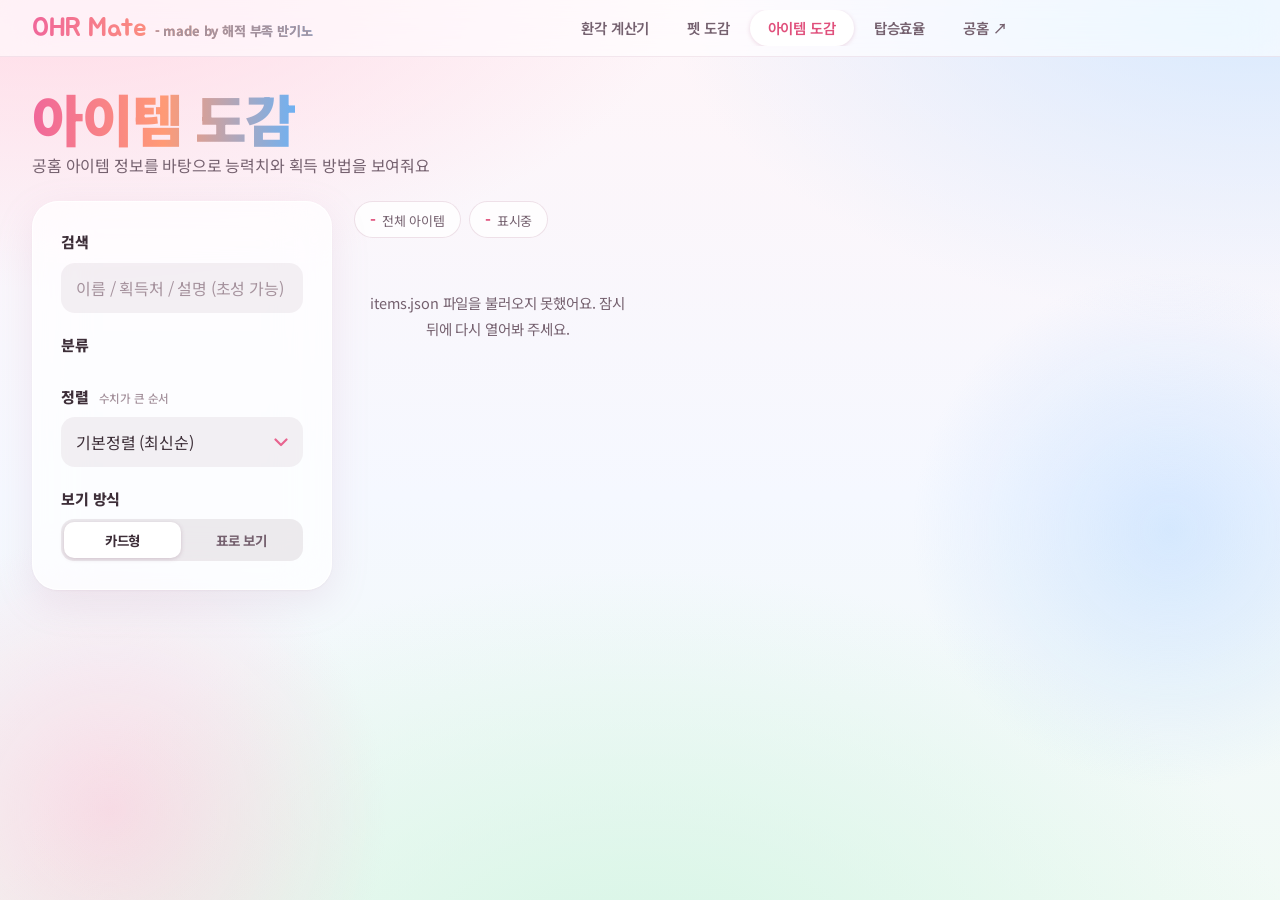
==== items.html @ 140dbe06 "\uc544\uc774\ud15c \ub3c4\uac10 \ud398\uc774\uc9c0\uc640 \uc544\uc774\ud15c \ub370\uc774\ud130 \uac3" ====
<!DOCTYPE html>
<html lang="ko">
<head>
<meta charset="UTF-8">
<meta name="viewport" content="width=device-width, initial-scale=1.0">
<title>OHR Mate - 아이템 도감</title>
<meta name="description" content="오르서버 아이템의 능력치, 획득 방법, 설명을 한눈에 보는 도감">
<link rel="preconnect" href="https://fonts.googleapis.com">
<link href="https://fonts.googleapis.com/css2?family=Jua&family=Noto+Sans+KR:wght@400;500;700;900&display=swap" rel="stylesheet">
<link rel="preload" href="items.json" as="fetch" crossorigin>
<link rel="stylesheet" href="style.css">
<link rel="stylesheet" href="items.css">
</head>
<body>
<div id="siteNav"></div>

<main class="shell">
  <div class="page-head">
    <h1 class="page-title">아이템 도감</h1>
    <p class="page-sub">공홈 아이템 정보를 바탕으로 능력치와 획득 방법을 보여줘요</p>
  </div>
  <button class="btn ghost filter-toggle" id="filterToggle" type="button" aria-expanded="false">검색·필터 열기</button>
  <div class="dex-layout">
    <aside class="filters box" id="filters">
      <div class="f-title">검색</div>
      <input id="search" class="f-input" type="search" placeholder="이름 / 획득처 / 설명 (초성 가능)" autocomplete="off" aria-label="아이템 검색">
      <div class="f-title">분류</div>
      <div class="chips" id="catChips"></div>
      <div class="f-title">정렬 <small>수치가 큰 순서</small></div>
      <select id="sortSel" class="f-input" aria-label="정렬">
        <option value="default">기본정렬 (최신순)</option>
        <option value="atk">공격 높은순</option>
        <option value="def">방어 높은순</option>
        <option value="agi">순발 높은순</option>
        <option value="hp">내구 높은순</option>
        <option value="name">이름순</option>
      </select>
      <div class="f-title">보기 방식</div>
      <div class="f-seg" id="viewSeg"></div>
    </aside>

    <section class="dex-main">
      <div class="stats-row">
        <span class="pill"><b id="statTotal">-</b>전체 아이템</span>
        <span class="pill"><b id="statShown">-</b>표시중</span>
      </div>
      <div id="grid"></div>
      <div class="empty" id="empty" hidden>검색 결과가 없어요.</div>
      <button class="btn ghost" id="loadmore" type="button" hidden>더 보기</button>
    </section>
  </div>
</main>

<div class="modal" id="modal" hidden>
  <div class="mcard" role="dialog" aria-modal="true" aria-labelledby="mName">
    <button class="mclose" id="mClose" type="button" aria-label="닫기">✕</button>
    <div id="mBody"></div>
  </div>
</div>
<script src="nav.js"></script>
<script src="common.js"></script>
<script src="items.js"></script>
</body>
</html>
---- style.css ----
:root{
  --ink:#3d2e38; --ink2:#75616f; --ink3:#a5929d;
  --panel:rgba(255,255,255,.72); --line:rgba(190,140,165,.26);
  --acc:#f58fb0; --acc-strong:#e8648f; --rose:#e0507c;
  --btn1:#ffd9e5; --btn2:#ffc7ba; --btn-ink:#7a2a45;
  --hp:#cf8a00; --atk:#e5604a; --def:#3d8ee0; --spd:#2aa974;
  --seg:rgba(130,100,118,.13);
  --wrap:min(1840px,calc(100% - 64px));
  --r-lg:26px; --r-md:18px;
  --shadow:0 1px 2px rgba(120,70,100,.05),0 12px 38px rgba(190,130,160,.15);
  --ease:cubic-bezier(.2,.8,.2,1);
  --disp:'Jua','Noto Sans KR',sans-serif;
}
*{box-sizing:border-box;margin:0;padding:0}
html{-webkit-text-size-adjust:100%;scroll-behavior:smooth}
body{font-family:'Noto Sans KR',-apple-system,BlinkMacSystemFont,sans-serif;color:var(--ink);min-height:100vh;line-height:1.55;letter-spacing:-.01em;
  background:
    radial-gradient(1100px 600px at 4% -8%,#ffd6e3 0%,transparent 60%),
    radial-gradient(1000px 600px at 98% -4%,#d3e8ff 0%,transparent 60%),
    radial-gradient(1100px 700px at 50% 110%,#d6f5e5 0%,transparent 60%),
    linear-gradient(180deg,#fff5f8 0%,#f5f8ff 55%,#f1faf5 100%);
  background-attachment:fixed}
button,input,select{font-family:inherit;font-size:inherit;color:inherit;letter-spacing:inherit}
button{cursor:pointer;-webkit-tap-highlight-color:transparent}
a{color:inherit}
:focus-visible{outline:3px solid rgba(232,100,143,.45);outline-offset:2px}
[hidden]{display:none!important}

/* 스크롤바 */
*{scrollbar-width:thin;scrollbar-color:#f1a9c0 transparent}
::-webkit-scrollbar{width:12px;height:12px}
::-webkit-scrollbar-track{background:rgba(255,255,255,.35);border-radius:10px}
::-webkit-scrollbar-thumb{background:linear-gradient(180deg,#ffb3c9,#b9d9ff);border-radius:10px;border:3px solid transparent;background-clip:padding-box}
::-webkit-scrollbar-thumb:hover{background:linear-gradient(180deg,#ff9fbd,#9cc8fb);background-clip:padding-box}
::-webkit-scrollbar-corner{background:transparent}
.filters::-webkit-scrollbar,.mcard::-webkit-scrollbar,.suggest::-webkit-scrollbar,.tbl-wrap::-webkit-scrollbar,.dex-wrap::-webkit-scrollbar{width:8px;height:8px}
.menu{scrollbar-width:none}
.menu::-webkit-scrollbar{display:none}

/* 상단 메뉴 */
.top{position:sticky;top:0;z-index:50;background:rgba(255,255,255,.62);backdrop-filter:saturate(180%) blur(22px);-webkit-backdrop-filter:saturate(180%) blur(22px);border-bottom:1px solid rgba(190,140,165,.18)}
.top-in{width:var(--wrap);margin:0 auto;height:56px;display:flex;align-items:center;gap:28px}
.brand{font-family:var(--disp);font-size:27px;text-decoration:none;white-space:nowrap;background:linear-gradient(90deg,#f0679a,#ff9a76 55%,#6fb1f2);-webkit-background-clip:text;background-clip:text;color:transparent;-webkit-text-fill-color:transparent}
.brand small{font-family:'Noto Sans KR',sans-serif;font-size:13px;font-weight:700;margin-left:8px;-webkit-text-fill-color:var(--ink3);color:var(--ink3)}
.menu{display:flex;gap:2px;flex:1;justify-content:center;overflow-x:auto}
.menu a{padding:7px 18px;font-weight:600;font-size:14.5px;color:var(--ink2);text-decoration:none;border-radius:999px;white-space:nowrap;transition:background .2s,color .2s}
.menu a:hover{background:rgba(245,143,176,.16);color:var(--ink)}
.menu a.on{background:#fff;color:var(--rose);box-shadow:0 1px 4px rgba(190,120,150,.28)}

/* 바탕 */
.shell{width:var(--wrap);margin:30px auto 70px;animation:rise .5s var(--ease) both}
@keyframes rise{from{opacity:0;transform:translateY(10px)}to{opacity:1;transform:none}}
.box{background:var(--panel);backdrop-filter:blur(26px) saturate(160%);-webkit-backdrop-filter:blur(26px) saturate(160%);border:1px solid rgba(255,255,255,.95);border-radius:var(--r-lg);padding:28px;box-shadow:var(--shadow)}
.box-h{display:flex;align-items:center;justify-content:flex-start;gap:12px;margin-bottom:16px}
.box-h h2{font-size:22px;font-weight:800;letter-spacing:-.025em}
.page-head{margin:6px 0 24px}
.page-title{font-size:clamp(34px,4.4vw,56px);font-weight:900;letter-spacing:-.04em;line-height:1.1;background:linear-gradient(90deg,#f0679a,#ff9a76 50%,#6fb1f2);-webkit-background-clip:text;background-clip:text;color:transparent;-webkit-text-fill-color:transparent;display:inline-block}
.page-sub{font-size:16px;color:var(--ink2);margin-top:4px}
.foot{margin-top:26px;font-size:12.5px;color:var(--ink3);line-height:1.8;max-width:100ch}

/* 버튼, 입력 */
.btn{display:inline-block;border:0;border-radius:999px;padding:12px 28px;font-weight:800;font-size:15px;text-decoration:none;text-align:center;background:linear-gradient(180deg,var(--btn1),var(--btn2));color:var(--btn-ink);box-shadow:0 4px 14px rgba(240,120,150,.28);transition:transform .2s var(--ease),box-shadow .2s,filter .2s}
.btn:hover{filter:saturate(1.15) brightness(1.02);transform:translateY(-1px)}
.btn:active{transform:scale(.97)}
.btn:disabled{opacity:.5;cursor:default;transform:none}
.btn.ghost{background:rgba(255,255,255,.75);color:var(--ink2);box-shadow:inset 0 0 0 1px var(--line);font-weight:700;padding:10px 20px;font-size:14px}
.btn.ghost:hover{background:#fff;color:var(--ink)}
.f-input,.pick input,.si{background:rgba(130,100,118,.09);border:1px solid transparent;border-radius:14px;color:var(--ink);outline:none;transition:background .2s,border-color .2s,box-shadow .2s}
.f-input::placeholder,.pick input::placeholder{color:var(--ink3)}
.f-input:focus,.pick input:focus,.si:focus{background:#fff;border-color:var(--acc);box-shadow:0 0 0 4px rgba(245,143,176,.2)}
input[type=search]::-webkit-search-cancel-button{-webkit-appearance:none;appearance:none}
select.f-input{-webkit-appearance:none;appearance:none;cursor:pointer;padding-right:38px;background-image:url("data:image/svg+xml,%3Csvg xmlns='http://www.w3.org/2000/svg' width='14' height='9' viewBox='0 0 14 9'%3E%3Cpath d='M1.5 1.5 7 7l5.5-5.5' fill='none' stroke='%23e8648f' stroke-width='2.2' stroke-linecap='round' stroke-linejoin='round'/%3E%3C/svg%3E");background-repeat:no-repeat;background-position:right 14px center}
select.f-input option{background:#fff;color:var(--ink)}

/* 계산기 화면: 넓으면 3단, 중간은 2단, 좁으면 1단 */
.calc-layout{display:grid;gap:22px;align-items:stretch;
  grid-template-columns:minmax(330px,400px) minmax(0,1fr) minmax(0,1.15fr);
  grid-template-areas:"pet inputs results"}
.petcard{grid-area:pet;display:flex;flex-direction:column}
.calc{grid-area:inputs;display:flex;flex-direction:column}
.resbox{grid-area:results;display:flex;flex-direction:column}
#results{flex:1}
.pick{position:relative;margin-bottom:16px}
.pick input{width:100%;padding:13px 16px}
.suggest{position:absolute;left:0;right:0;top:calc(100% + 6px);z-index:30;background:rgba(255,255,255,.96);backdrop-filter:blur(20px);border:1px solid var(--line);border-radius:16px;box-shadow:0 18px 40px rgba(180,110,145,.3);max-height:340px;overflow:auto}
.sg{display:flex;align-items:center;gap:10px;width:100%;text-align:left;border:0;background:none;padding:11px 16px;border-bottom:1px solid rgba(190,140,165,.15)}
.sg:last-child{border-bottom:0}
.sg:hover,.sg.act{background:#fff0f5}
.sg span{font-weight:700;font-size:14.5px}
.sg i{font-style:normal;font-size:12px;color:var(--ink3);margin-left:auto}
.sg-empty{padding:14px 16px;font-size:13.5px;color:var(--ink3)}
.pc-head{display:grid;grid-template-columns:168px minmax(0,1fr);gap:18px;align-items:center}
.frame{background:linear-gradient(135deg,#ffc9da,#d3e6ff 55%,#c8f1dc);border-radius:24px;padding:6px;box-shadow:0 8px 22px rgba(214,150,176,.3)}
.frame-in{aspect-ratio:1;background:radial-gradient(circle at 50% 30%,#ffffff,#fff3f7 70%,#ffe9f0);border-radius:19px;display:flex;align-items:center;justify-content:center;padding:14px}
.frame-in img{width:100%;height:100%;object-fit:contain;image-rendering:pixelated}
.pname{font-size:clamp(24px,2.2vw,30px);font-weight:900;letter-spacing:-.035em;line-height:1.2;margin:0 0 8px;word-break:keep-all}
.vtabs{display:inline-flex;flex-wrap:wrap;gap:2px;background:var(--seg);padding:3px;border-radius:12px;margin-bottom:10px}
.vtabs:empty,.tags:empty{display:none}
.vtab{border:0;background:transparent;border-radius:9px;padding:5px 14px;font-size:13px;font-weight:700;color:var(--ink2);transition:background .2s,color .2s,box-shadow .2s}
.vtab[aria-selected="true"]{background:#fff;color:var(--ink);box-shadow:0 1px 4px rgba(120,70,100,.25)}
.tags{display:flex;flex-wrap:wrap;gap:6px;margin-bottom:8px}
.tag{display:inline-block;font-size:12px;font-weight:800;border-radius:8px;padding:3px 10px;background:#fff0c9;color:#8a5a00}
.tag.ride{background:#d4f5e6;color:#1c7a55}
.tag.off{background:#efe6ea;color:var(--ink3)}
.hero-how{font-size:13.5px;color:var(--ink2);margin-top:10px}
.attrs{margin:12px 0 4px;display:grid;gap:7px}
.attr-row{display:grid;grid-template-columns:22px 1fr 38px;gap:8px;align-items:center;font-size:13px;font-weight:800}
.attr-row .track{height:8px;background:rgba(190,140,165,.2);border-radius:4px;overflow:hidden}
.attr-row .track i{display:block;height:100%;border-radius:4px}
.attr-row .v{text-align:right;color:var(--ink2);font-size:13px}
.stat-table{width:100%;border-collapse:collapse;margin-top:14px;font-variant-numeric:tabular-nums}
.stat-table th{font-size:12.5px;font-weight:700;color:var(--ink3);text-align:right;padding:4px 6px 8px}
.stat-table th:first-child,.stat-table td:first-child{text-align:left}
.stat-table td{padding:11px 6px;text-align:right;font-weight:800;font-size:16.5px;border-top:1px solid rgba(190,140,165,.18)}
.stat-table td:first-child{font-size:13.5px;font-weight:700}
.stat-table tr.h td:first-child{color:var(--hp)} .stat-table tr.a td:first-child{color:var(--atk)} .stat-table tr.d td:first-child{color:var(--def)} .stat-table tr.s td:first-child{color:var(--spd)}
.stat-table td.g{color:var(--rose)}
.petcard .btn{margin-top:auto;width:100%}
.petcard .hero-how{margin-bottom:18px}

.calc .lead{font-size:14px;color:var(--ink2);margin:-6px 0 20px}
.stat-grid{display:grid;grid-template-columns:repeat(2,minmax(0,1fr));gap:18px 16px}
.slabel{display:block;font-size:14px;font-weight:700;color:var(--ink2);margin-bottom:7px}
.slabel i{font-style:normal;color:var(--ink3);font-weight:500;font-size:12.5px}
.stp{display:flex;align-items:center;gap:6px}
.sb{flex:0 0 auto;width:42px;height:50px;border:0;background:var(--seg);border-radius:14px;font-size:22px;font-weight:800;line-height:1;padding:0;color:var(--rose);touch-action:manipulation;-webkit-user-select:none;user-select:none;transition:background .15s,transform .15s var(--ease)}
.sb:hover{background:rgba(245,143,176,.22)}
.sb:active{background:var(--acc);color:#fff;transform:scale(.86)}
.si{flex:1 1 auto;min-width:0;width:100%;height:50px;text-align:center;font-size:25px;font-weight:800;font-variant-numeric:tabular-nums;-moz-appearance:textfield;appearance:textfield}
.si::-webkit-outer-spin-button,.si::-webkit-inner-spin-button{-webkit-appearance:none;margin:0}
.calc-row{display:flex;flex-wrap:wrap;gap:10px;align-items:center;margin-top:24px}
.msg-warn{margin-top:12px;font-size:13.5px;color:#a8641a}

.res-hero{display:grid;grid-template-columns:1fr 1fr;gap:14px}
.res-card{background:linear-gradient(135deg,#fff3f7,#fff);border:1px solid rgba(255,255,255,.9);border-radius:22px;padding:18px 22px 20px;box-shadow:0 1px 2px rgba(120,70,100,.05),0 8px 24px rgba(214,150,176,.16)}
.res-card.gold{background:linear-gradient(135deg,#eef7ff,#f1fcf6)}
.res-l{display:block;font-size:14px;font-weight:700;color:var(--ink2)}
.res-v{display:flex;align-items:baseline;gap:6px;margin-top:4px}
.res-v strong{font-weight:900;letter-spacing:-.05em;font-size:clamp(56px,6vw,92px);line-height:1.05;background:linear-gradient(90deg,#f0679a,#ff9a76);-webkit-background-clip:text;background-clip:text;color:transparent;-webkit-text-fill-color:transparent}
.res-card.gold .res-v strong{background:linear-gradient(90deg,#5aa9f0,#3fc29a);-webkit-background-clip:text;background-clip:text}
.res-v small{font-size:20px;font-weight:700;color:var(--ink2)}
.fun{margin:18px 2px 4px;font-size:16px;font-weight:800;color:var(--rose)}
.dist{margin-top:14px;display:grid;gap:9px}
.drow{display:grid;grid-template-columns:72px 1fr 60px;gap:12px;align-items:center;font-size:14px}
.drow .gl{font-weight:800;font-variant-numeric:tabular-nums}
.drow .gt{height:12px;background:rgba(190,140,165,.18);border-radius:7px;overflow:hidden}
.drow .gf{height:100%;border-radius:7px}
.drow .gp{text-align:right;font-weight:800;font-size:15px;font-variant-numeric:tabular-nums}
.drow.top .gl{color:var(--rose)}
.more{margin-top:14px;border-radius:18px;background:rgba(255,255,255,.6);box-shadow:inset 0 0 0 1px var(--line)}
.more summary{cursor:pointer;padding:14px 18px;font-weight:800;font-size:14px;list-style:none;color:var(--ink2)}
.more summary::-webkit-details-marker{display:none}
.more summary::after{content:"+";float:right;color:var(--acc-strong);font-size:18px;line-height:1}
.more[open] summary::after{content:"−"}
.more .body{padding:2px 18px 18px;font-size:13.5px;color:var(--ink2);line-height:1.7}
.tbl-wrap{overflow-x:auto}
table.t{border-collapse:collapse;width:100%;min-width:480px;font-variant-numeric:tabular-nums}
table.t th{font-size:12px;font-weight:700;color:var(--ink3);text-align:right;padding:6px 8px;border-bottom:1px solid var(--line);white-space:nowrap}
table.t td{text-align:right;padding:6px 8px;border-bottom:1px solid rgba(190,140,165,.16);font-size:13px;white-space:nowrap}
table.t th:first-child,table.t td:first-child{text-align:left}
.sel-grade{background:#fff;border:1px solid var(--line);border-radius:12px;padding:7px 12px;margin:4px 0 10px;color:var(--ink)}
.empty{text-align:center;padding:36px 12px;color:var(--ink2);font-size:14.5px;line-height:1.8}

/* 도감 */
.dex-layout{display:grid;grid-template-columns:300px minmax(0,1fr);gap:22px;align-items:start}
.filters{position:sticky;top:78px;max-height:calc(100vh - 98px);overflow:auto}
.f-title{font-size:15px;font-weight:800;margin:20px 0 9px;color:var(--ink)}
.f-title:first-child{margin-top:0}
.f-title small{font-size:11.5px;font-weight:500;color:var(--ink3);margin-left:6px}
.f-input{width:100%;padding:12px 14px}
.f-seg{display:grid;grid-auto-flow:column;grid-auto-columns:1fr;gap:2px;background:var(--seg);padding:3px;border-radius:13px}
.f-seg button{border:0;background:transparent;border-radius:10px;padding:8px 4px;font-weight:700;font-size:13.5px;color:var(--ink2);transition:background .2s,color .2s,box-shadow .2s}
.f-seg button.on{background:#fff;color:var(--ink);box-shadow:0 1px 4px rgba(120,70,100,.25)}
.chips{display:flex;flex-wrap:wrap;gap:7px}
.chip{border:0;background:var(--seg);border-radius:999px;padding:7px 14px;font-size:13px;font-weight:700;color:var(--ink2);transition:background .2s,color .2s,transform .15s var(--ease)}
.chip:hover{background:rgba(245,143,176,.22)}
.chip:active{transform:scale(.96)}
.chip.on{background:linear-gradient(180deg,var(--btn1),var(--btn2));color:var(--btn-ink);box-shadow:0 2px 8px rgba(240,120,150,.25)}

/* 켜고 끄는 스위치 */
.sw-row{display:flex;align-items:center;gap:11px;font-size:13.5px;font-weight:700;color:var(--ink2);margin:2px 0 14px;cursor:pointer;position:relative;-webkit-user-select:none;user-select:none}
.sw-row input{position:absolute;opacity:0;width:1px;height:1px;pointer-events:none}
.sw-track{flex:none;width:50px;height:30px;border-radius:999px;background:#e4d6dd;position:relative;transition:background .25s}
.sw-thumb{position:absolute;left:2px;top:2px;width:26px;height:26px;border-radius:50%;background:#fff;box-shadow:0 2px 6px rgba(100,60,85,.35);transition:transform .25s var(--ease)}
.sw-row input:checked + .sw-track{background:linear-gradient(90deg,#ff9fbd,#ffb59f)}
.sw-row input:checked + .sw-track .sw-thumb{transform:translateX(20px)}
.sw-row input:focus-visible + .sw-track{outline:3px solid rgba(232,100,143,.45);outline-offset:2px}
.sw-row input:checked ~ .sw-text{color:var(--rose)}

.asl{display:grid;gap:12px}
.asl-item .asl-h{display:flex;justify-content:space-between;font-size:13px;font-weight:700;margin-bottom:5px}
.asl-item .asl-h b{font-weight:800;color:var(--ink3)}
.asl-item .asl-h b.on{color:var(--rose)}
.asl-track{position:relative;height:16px;background:rgba(190,140,165,.18);border-radius:8px;overflow:hidden;cursor:pointer;touch-action:none}
.asl-fill{position:absolute;left:0;top:0;bottom:0;border-radius:8px;transition:width .12s}
.asl-div{position:absolute;top:0;bottom:0;width:1px;background:rgba(255,255,255,.75)}
.asl-foot{display:flex;align-items:center;justify-content:space-between;margin-top:10px;font-size:13px;color:var(--ink2)}
.asl-foot button{border:0;background:var(--seg);border-radius:999px;padding:5px 13px;font-size:12.5px;font-weight:700;color:var(--ink2)}
.filter-toggle{display:none;margin-bottom:14px}
.stats-row{display:flex;flex-wrap:wrap;gap:8px;margin-bottom:16px}
.pill{background:rgba(255,255,255,.78);border-radius:999px;padding:6px 16px;font-size:13px;color:var(--ink2);box-shadow:inset 0 0 0 1px var(--line)}
.pill b{color:var(--rose);margin-right:6px;font-size:16px}
#grid{display:grid;grid-template-columns:repeat(auto-fill,minmax(236px,1fr));gap:16px;align-items:stretch}
#grid.text-view{display:block}
.pcard{position:relative;display:flex;flex-direction:column;text-align:left;background:rgba(255,255,255,.82);border:1px solid rgba(255,255,255,.95);border-radius:22px;padding:14px;cursor:pointer;color:inherit;box-shadow:0 1px 2px rgba(120,70,100,.05),0 6px 20px rgba(204,150,176,.14);transition:transform .3s var(--ease),box-shadow .3s}
.pcard:hover{transform:translateY(-4px);box-shadow:0 2px 4px rgba(120,70,100,.06),0 16px 34px rgba(204,150,176,.28)}
.pc-img{height:104px;background:linear-gradient(135deg,#fff0f5,#eef6ff 60%,#effaf3);border-radius:16px;display:flex;align-items:center;justify-content:center;padding:10px}
.pc-img img{width:100%;height:100%;object-fit:contain;image-rendering:pixelated}
.pc-name{font-weight:800;font-size:16px;letter-spacing:-.02em;margin:11px 0 1px;white-space:nowrap;overflow:hidden;text-overflow:ellipsis}
.pc-how{font-size:12px;color:var(--ink3);white-space:nowrap;overflow:hidden;text-overflow:ellipsis;min-height:1.5em}
.pc-attr{display:flex;gap:5px;flex-wrap:wrap;margin:7px 0 2px;min-height:24px}
.achip{font-size:11.5px;font-weight:800;border-radius:8px;padding:2px 9px;background:var(--seg)}
.pc-label{font-size:11.5px;font-weight:700;color:var(--ink3);margin:10px 0 4px}
.pc-grid{display:grid;grid-template-columns:1fr 1fr;gap:4px 6px}
.pc-grid div{display:flex;justify-content:space-between;font-size:12.5px;background:rgba(255,232,240,.55);border-radius:9px;padding:3px 8px;font-variant-numeric:tabular-nums}
.pc-grid span{color:var(--ink2)}
.pc-grid b{font-weight:800}
.pc-grid .h span{color:var(--hp)} .pc-grid .a span{color:var(--atk)} .pc-grid .d span{color:var(--def)} .pc-grid .s span{color:var(--spd)}
.pc-foot{display:flex;align-items:center;justify-content:space-between;gap:6px;margin-top:auto;padding-top:11px;font-size:12.5px;color:var(--ink2)}
.pc-foot b{color:var(--rose)}
.badge{font-size:11.5px;font-weight:800;border-radius:8px;padding:2px 9px;background:#efe6ea;color:var(--ink3)}
.badge.ride{background:#d4f5e6;color:#1c7a55}
.badge.warn{background:#fff0c9;color:#8a5a00}
.heart{position:absolute;right:10px;top:10px;width:32px;height:32px;border-radius:50%;border:0;background:rgba(255,255,255,.88);backdrop-filter:blur(6px);box-shadow:0 1px 6px rgba(204,150,176,.45);color:var(--ink3);font-size:15px;line-height:1;transition:transform .2s var(--ease)}
.heart:active{transform:scale(.85)}
.heart.on{color:#ee5577}
.dex-table{width:100%;border-collapse:collapse;background:rgba(255,255,255,.7);border-radius:18px;overflow:hidden;font-variant-numeric:tabular-nums}
.dex-table th{font-size:12px;color:var(--ink3);text-align:right;padding:11px 12px;background:#fff0f5;white-space:nowrap}
.dex-table th:first-child,.dex-table td:first-child{text-align:left}
.dex-table td{padding:10px 12px;text-align:right;border-top:1px solid rgba(190,140,165,.18);font-size:13.5px;font-weight:700}
.dex-table tr.row{cursor:pointer}
.dex-table tr.row:hover{background:#fff3f7}
.dex-table .nm{font-size:14.5px}
.dex-table .nm small{display:block;font-weight:500;color:var(--ink3);font-size:11.5px;max-width:260px;overflow:hidden;text-overflow:ellipsis;white-space:nowrap}
.dex-wrap{overflow-x:auto}
#loadmore{display:block;margin:22px auto 0}

/* 상세 팝업 */
.modal{position:fixed;inset:0;z-index:100;background:rgba(80,50,68,.36);backdrop-filter:blur(8px);-webkit-backdrop-filter:blur(8px);display:flex;align-items:center;justify-content:center;padding:16px;animation:fade .2s ease both}
@keyframes fade{from{opacity:0}to{opacity:1}}
.mcard{position:relative;width:min(580px,100%);max-height:92vh;overflow:auto;background:rgba(255,255,255,.92);backdrop-filter:blur(30px);border:1px solid #fff;border-radius:28px;padding:28px 24px 24px;box-shadow:0 30px 80px rgba(100,60,85,.35);animation:pop .35s var(--ease) both}
@keyframes pop{from{opacity:0;transform:translateY(14px) scale(.97)}to{opacity:1;transform:none}}
.mclose{position:absolute;right:16px;top:16px;width:34px;height:34px;border-radius:50%;border:0;background:var(--seg);color:var(--ink2);font-size:14px}
.m-top{display:flex;gap:18px;align-items:center;margin-bottom:16px;padding-right:30px}
.m-img{flex:none;width:124px;height:124px;background:linear-gradient(135deg,#fff0f5,#eef6ff 60%,#effaf3);border-radius:20px;display:flex;align-items:center;justify-content:center;padding:12px}
.m-img img{width:100%;height:100%;object-fit:contain;image-rendering:pixelated}
.m-name{font-size:28px;font-weight:900;letter-spacing:-.035em;line-height:1.2;word-break:keep-all}
.m-sec{margin-top:18px}
.m-sec h3{font-size:15px;font-weight:800;margin-bottom:8px}
.m-sec h3 small{font-size:11.5px;font-weight:500;color:var(--ink3);margin-left:6px}
.m-grid{display:grid;grid-template-columns:repeat(4,1fr);gap:8px}
.m-box{background:rgba(255,232,240,.5);border-radius:14px;padding:10px 6px;text-align:center}
.m-box span{display:block;font-size:12px;font-weight:700}
.m-box b{display:block;font-size:20px;font-weight:800;font-variant-numeric:tabular-nums}
.m-box.h span{color:var(--hp)} .m-box.a span{color:var(--atk)} .m-box.d span{color:var(--def)} .m-box.s span{color:var(--spd)}
.m-total{display:flex;justify-content:space-between;margin-top:9px;font-size:13.5px;color:var(--ink2)}
.m-total b{color:var(--rose)}
.m-actions{display:flex;gap:8px;margin-top:22px}
.m-actions .btn{flex:1}

/* 화면 크기에 맞춰 알아서 */
@media (max-width:1380px){
  .calc-layout{grid-template-columns:minmax(320px,380px) minmax(0,1fr);grid-template-areas:"pet inputs" "results results"}
}
@media (max-width:980px){
  .calc-layout{grid-template-columns:1fr;grid-template-areas:"pet" "inputs" "results"}
  .pc-head{grid-template-columns:150px minmax(0,1fr)}
  .dex-layout{grid-template-columns:1fr}
  .filters{position:static;max-height:none;display:none}
  .filters.open{display:block}
  .filter-toggle{display:inline-block}
}
@media (max-width:640px){
  :root{--wrap:calc(100% - 24px);--r-lg:22px}
  .top-in{height:52px;gap:6px}
  .brand{font-size:24px}
  .brand small{display:none}
  .menu{justify-content:flex-start;gap:0}
  .menu a{padding:6px 10px;font-size:13.5px}
  .shell{margin:16px auto 50px}
  .box{padding:20px 16px}
  .calc-layout{gap:14px}
  .pc-head{grid-template-columns:104px minmax(0,1fr);gap:14px}
  .frame{border-radius:18px;padding:5px}
  .frame-in{border-radius:14px;padding:10px}
  .pname{font-size:24px}
  .stat-grid{gap:16px 12px}
  .sb{width:38px;height:48px}
  .si{height:48px;font-size:22px}
  .res-hero{gap:10px}
  .res-card{padding:14px 14px 16px;border-radius:18px}
  .drow{grid-template-columns:64px 1fr 54px;gap:8px}
  #grid{grid-template-columns:repeat(2,minmax(0,1fr));gap:10px}
  .pcard{padding:10px;border-radius:18px}
  .pc-img{height:84px}
  .pc-grid div{font-size:12px;padding:2px 6px}
  .m-grid{grid-template-columns:repeat(2,1fr)}
  .m-img{width:96px;height:96px}
  .m-name{font-size:24px}
  .modal{align-items:flex-end;padding:0}
  .mcard{border-radius:28px 28px 0 0;max-height:90vh}
}
@media (prefers-reduced-motion:reduce){*{animation:none!important;transition:none!important;scroll-behavior:auto!important}}

/* 카드 안을 채우는 요소들 */
.ico{flex:none;width:36px;height:36px;border-radius:12px;display:flex;align-items:center;justify-content:center;font-size:18px;background:linear-gradient(135deg,#ffd3e0,#ffe3d4);box-shadow:0 4px 12px rgba(240,140,170,.3)}
.ico.b{background:linear-gradient(135deg,#cfe6ff,#cdf3e0);box-shadow:0 4px 12px rgba(110,170,220,.3)}
.stat-table td.rk{color:var(--ink3);font-size:12.5px;font-weight:700}
.stat-table tr.t td{border-top:1px dashed rgba(190,140,165,.5)}
.stat-table tr.t td:first-child{color:var(--rose)}
.fine{font-size:12px;color:var(--ink3);margin-top:8px}
.slabel{display:flex;align-items:center;gap:6px}
.df{margin-left:auto;font-size:11.5px;font-weight:800;border-radius:999px;padding:2px 10px;background:#efe6ea;color:var(--ink3);transition:background .2s,color .2s}
.df.eq{background:#d4f5e6;color:#1c7a55}
.df.up{background:#dfeeff;color:#2f72c4}
.df.dn{background:#ffe3e6;color:#c4455a}
.radar-wrap{margin-top:24px;flex:1;display:flex;flex-direction:column;border-radius:22px;background:linear-gradient(160deg,rgba(255,243,247,.9),rgba(240,247,255,.9));box-shadow:inset 0 0 0 1px var(--line);padding:16px 18px 10px}
.radar-h{display:flex;align-items:center;justify-content:space-between;font-size:14px}
.legend{display:flex;align-items:center;gap:6px;font-size:12px;color:var(--ink2);font-weight:700}
.legend i{display:inline-block;width:14px;height:8px;border-radius:4px;margin-left:6px}
.lg-in{background:linear-gradient(90deg,#5aa9f0,#3fc29a)}
.lg-s{background:repeating-linear-gradient(90deg,#e8648f 0 4px,transparent 4px 7px)}
#radar{flex:1;display:flex;align-items:center;justify-content:center}
#radar svg{width:100%;max-width:340px;height:auto;display:block}
.rg{fill:none;stroke:rgba(190,140,165,.28)}
.ax{stroke:rgba(190,140,165,.24)}
.rs{fill:none;stroke:#e8648f;stroke-width:1.6;stroke-dasharray:4 4}
.ri{fill:url(#rgd);stroke:#4fa8e8;stroke-width:2.4;stroke-linejoin:round;transition:all .25s}
.rl{font:700 12px 'Noto Sans KR',sans-serif;fill:#75616f}
.drow.zero{opacity:.45}
.btn,.chip,.vtab,.f-seg button,.sb{position:relative;overflow:hidden}
.rip{position:absolute;border-radius:50%;background:rgba(255,255,255,.7);transform:scale(0);animation:rip .6s ease-out forwards;pointer-events:none}
.btn.ghost .rip,.chip .rip,.vtab .rip,.f-seg button .rip,.sb .rip{background:rgba(245,143,176,.4)}
@keyframes rip{to{transform:scale(1);opacity:0}}
.spark{position:fixed;z-index:200;pointer-events:none;animation:spark .85s cubic-bezier(.2,.7,.3,1) forwards}
@keyframes spark{from{opacity:1;transform:translate(-50%,-50%) scale(.4)}to{opacity:0;transform:translate(calc(-50% + var(--dx)),calc(-50% + var(--dy))) scale(1.15)}}
.res-card.pop{animation:popin .5s var(--ease) both}
@keyframes popin{0%{opacity:0;transform:scale(.9) translateY(8px)}60%{opacity:1;transform:scale(1.03)}100%{transform:none}}
.shake{animation:shake .4s ease}
@keyframes shake{20%{transform:translateX(-6px)}40%{transform:translateX(6px)}60%{transform:translateX(-4px)}80%{transform:translateX(4px)}}
.btn:active{transform:scale(.93)}
body::before,body::after{content:"";position:fixed;z-index:-1;border-radius:50%;pointer-events:none}
body::before{width:560px;height:560px;left:-170px;bottom:-190px;background:radial-gradient(circle,rgba(255,190,212,.5),transparent 70%)}
body::after{width:520px;height:520px;right:-150px;top:30%;background:radial-gradient(circle,rgba(170,210,255,.42),transparent 70%)}
@media (max-width:640px){
  .radar-wrap{margin-top:18px;padding:14px 12px 6px}
  .ico{width:32px;height:32px;font-size:16px}
}
.mb{display:block;height:5px;border-radius:3px;background:rgba(190,140,165,.2);margin-top:5px;overflow:hidden}
.mb i{display:block;height:100%;border-radius:3px;background:var(--rose);transition:width .4s var(--ease)}
.stat-table tr.h .mb i{background:var(--hp)} .stat-table tr.a .mb i{background:var(--atk)} .stat-table tr.d .mb i{background:var(--def)} .stat-table tr.s .mb i{background:var(--spd)}

.si.bump{animation:bump .3s var(--ease)}
@keyframes bump{0%{transform:scale(1)}35%{transform:scale(1.12);color:var(--rose);background:#fff}100%{transform:none}}
.xmods{margin-top:22px;flex:1;display:flex;flex-direction:column;gap:14px}
.xm{border-radius:22px;background:linear-gradient(160deg,rgba(255,243,247,.9),rgba(240,247,255,.9));box-shadow:inset 0 0 0 1px var(--line);padding:14px 16px}
.xm-h{display:flex;align-items:center;justify-content:space-between;font-size:14px;margin-bottom:8px}
.xm-s{font-size:12px;color:var(--ink3);font-weight:700}
.lnk{border:0;background:none;color:var(--ink3);font-size:12.5px;font-weight:700;text-decoration:underline;padding:2px 4px}
.xm-empty{font-size:13px;color:var(--ink3);line-height:1.7}
.hist{display:grid;gap:6px}
.hrow{display:grid;grid-template-columns:minmax(0,1.1fr) minmax(0,1fr) auto;gap:10px;align-items:center;width:100%;text-align:left;border:0;background:rgba(255,255,255,.75);border-radius:14px;padding:9px 12px;font-size:13px;transition:transform .2s var(--ease),background .2s}
.hrow:hover{background:#fff;transform:translateX(3px)}
.hn{font-weight:800;overflow:hidden;text-overflow:ellipsis;white-space:nowrap}
.hs{color:var(--ink3);font-variant-numeric:tabular-nums;font-size:12.5px}
.hr{font-weight:800;color:var(--rose);font-variant-numeric:tabular-nums}
.wi{width:100%;border-collapse:separate;border-spacing:4px;font-variant-numeric:tabular-nums}
.wi th{font-size:12px;color:var(--ink3);font-weight:700;padding:2px}
.wi td{text-align:center;font-size:13.5px;font-weight:800;background:rgba(255,255,255,.75);border-radius:10px;padding:7px 4px}
.wi td:first-child{background:none;text-align:left;font-size:13px}
.wi tr.h td:first-child{color:var(--hp)} .wi tr.a td:first-child{color:var(--atk)} .wi tr.d td:first-child{color:var(--def)} .wi tr.s td:first-child{color:var(--spd)}
.wi td.now{background:#fff;box-shadow:inset 0 0 0 1.5px rgba(245,143,176,.5)}
.wi td.best{background:linear-gradient(135deg,#d9f6e8,#e2f1ff);color:#1c7a55}
.xm-note{margin-top:8px;font-size:13px;color:var(--ink2)}
.xm-note b{color:var(--rose)}

.stale{opacity:.4;filter:saturate(.5);transition:opacity .2s,filter .2s}
.stale-note{margin-left:auto;font-size:12px;font-weight:800;color:#a8641a;background:#fff0c9;border-radius:999px;padding:4px 12px}
.ph{padding:70px 12px}
.ph-ico{font-size:44px;margin-bottom:10px}
.ph b{color:var(--rose)}
---- items.css ----
/* 아이템 도감 */
.ic-stats{display:flex;flex-wrap:wrap;gap:5px;margin:9px 0 2px;min-height:26px}
.ist{font-size:12px;font-weight:800;border-radius:9px;padding:2px 8px;background:rgba(255,232,240,.6);font-variant-numeric:tabular-nums;white-space:nowrap}
.ist i{font-style:normal;margin-right:4px;font-weight:700;color:var(--ink2)}
.ist.atk i{color:var(--atk)} .ist.def i{color:var(--def)} .ist.agi i{color:var(--spd)} .ist.hp i{color:var(--hp)}
.ist.none{background:var(--seg);color:var(--ink3);font-weight:700}
.ic-desc{font-size:12px;color:var(--ink3);margin-top:6px;display:-webkit-box;-webkit-line-clamp:2;-webkit-box-orient:vertical;overflow:hidden;min-height:2.9em}
.icard .pc-img{height:96px}
.icard .pc-foot{padding-top:8px}
.m-grid.five{grid-template-columns:repeat(5,1fr)}
.m-grid.five .m-box b{font-size:16px}
@media (max-width:640px){ .m-grid.five{grid-template-columns:repeat(3,1fr)} }
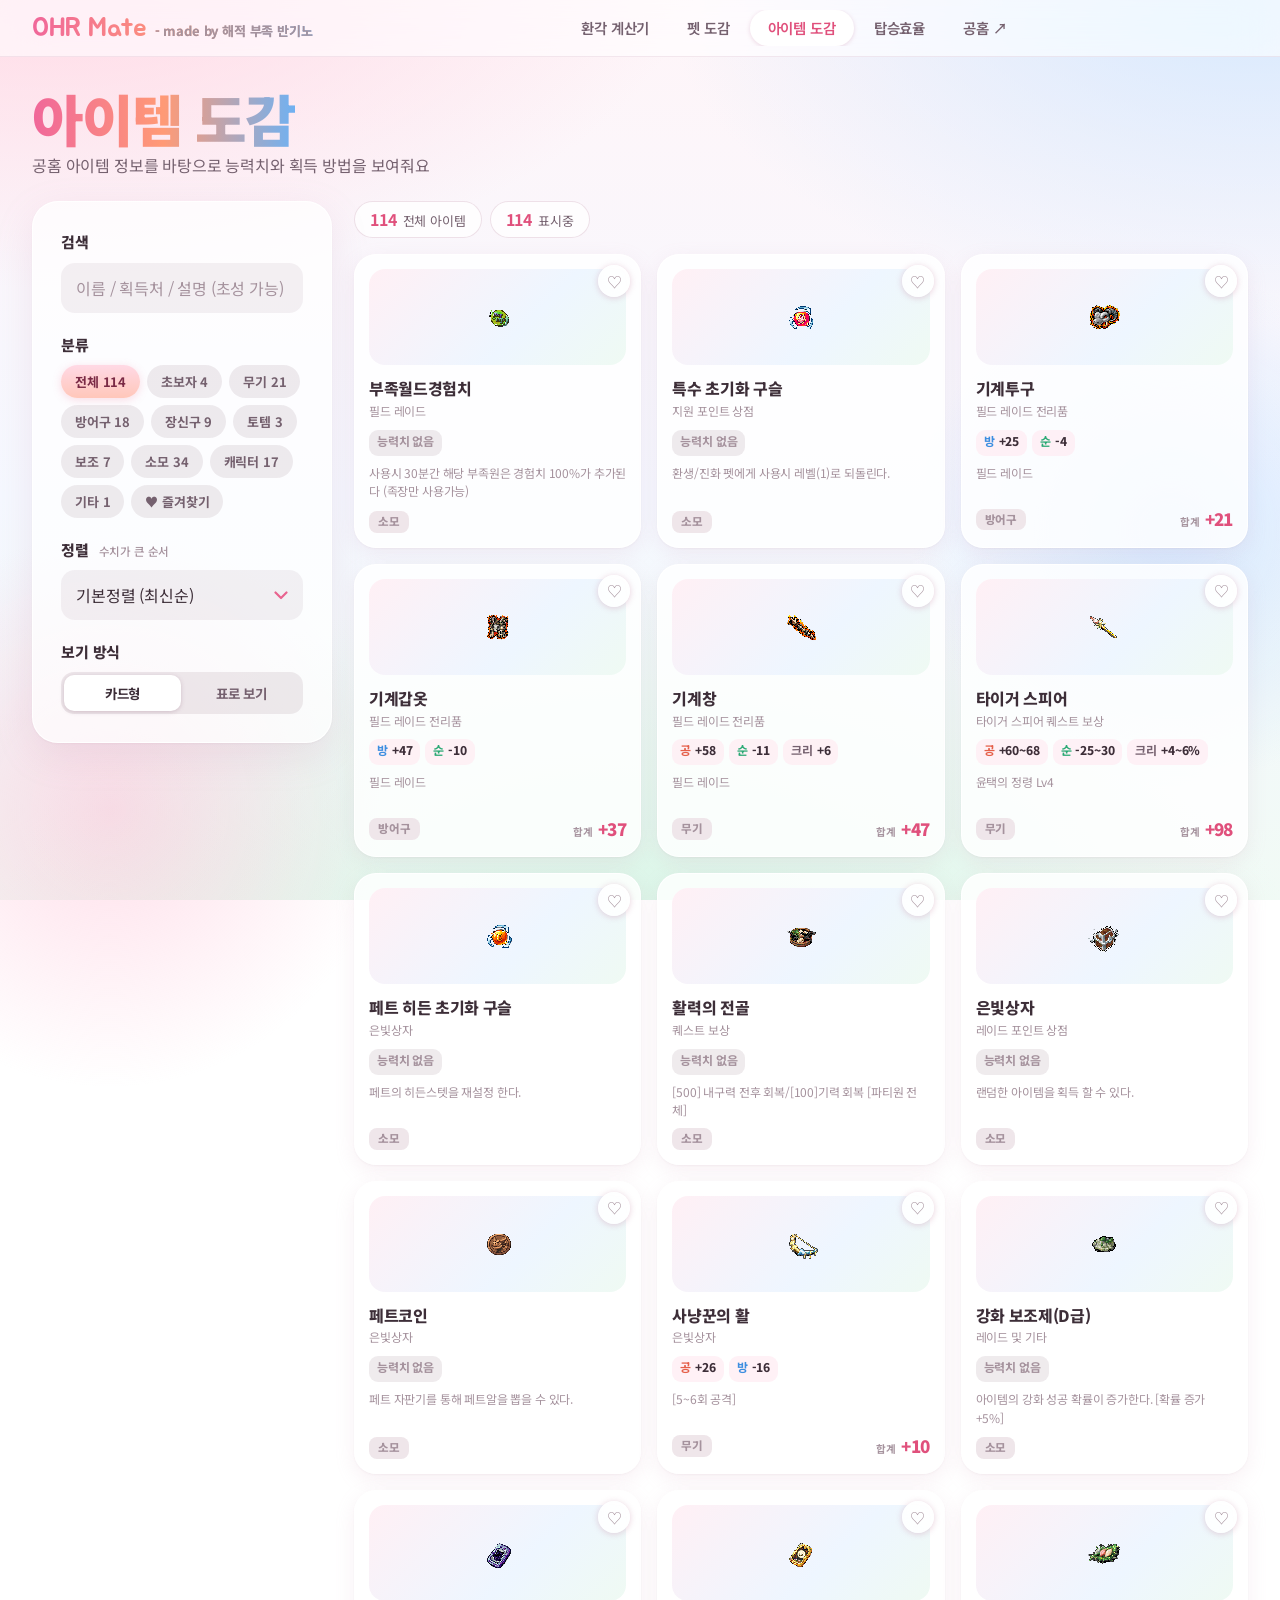
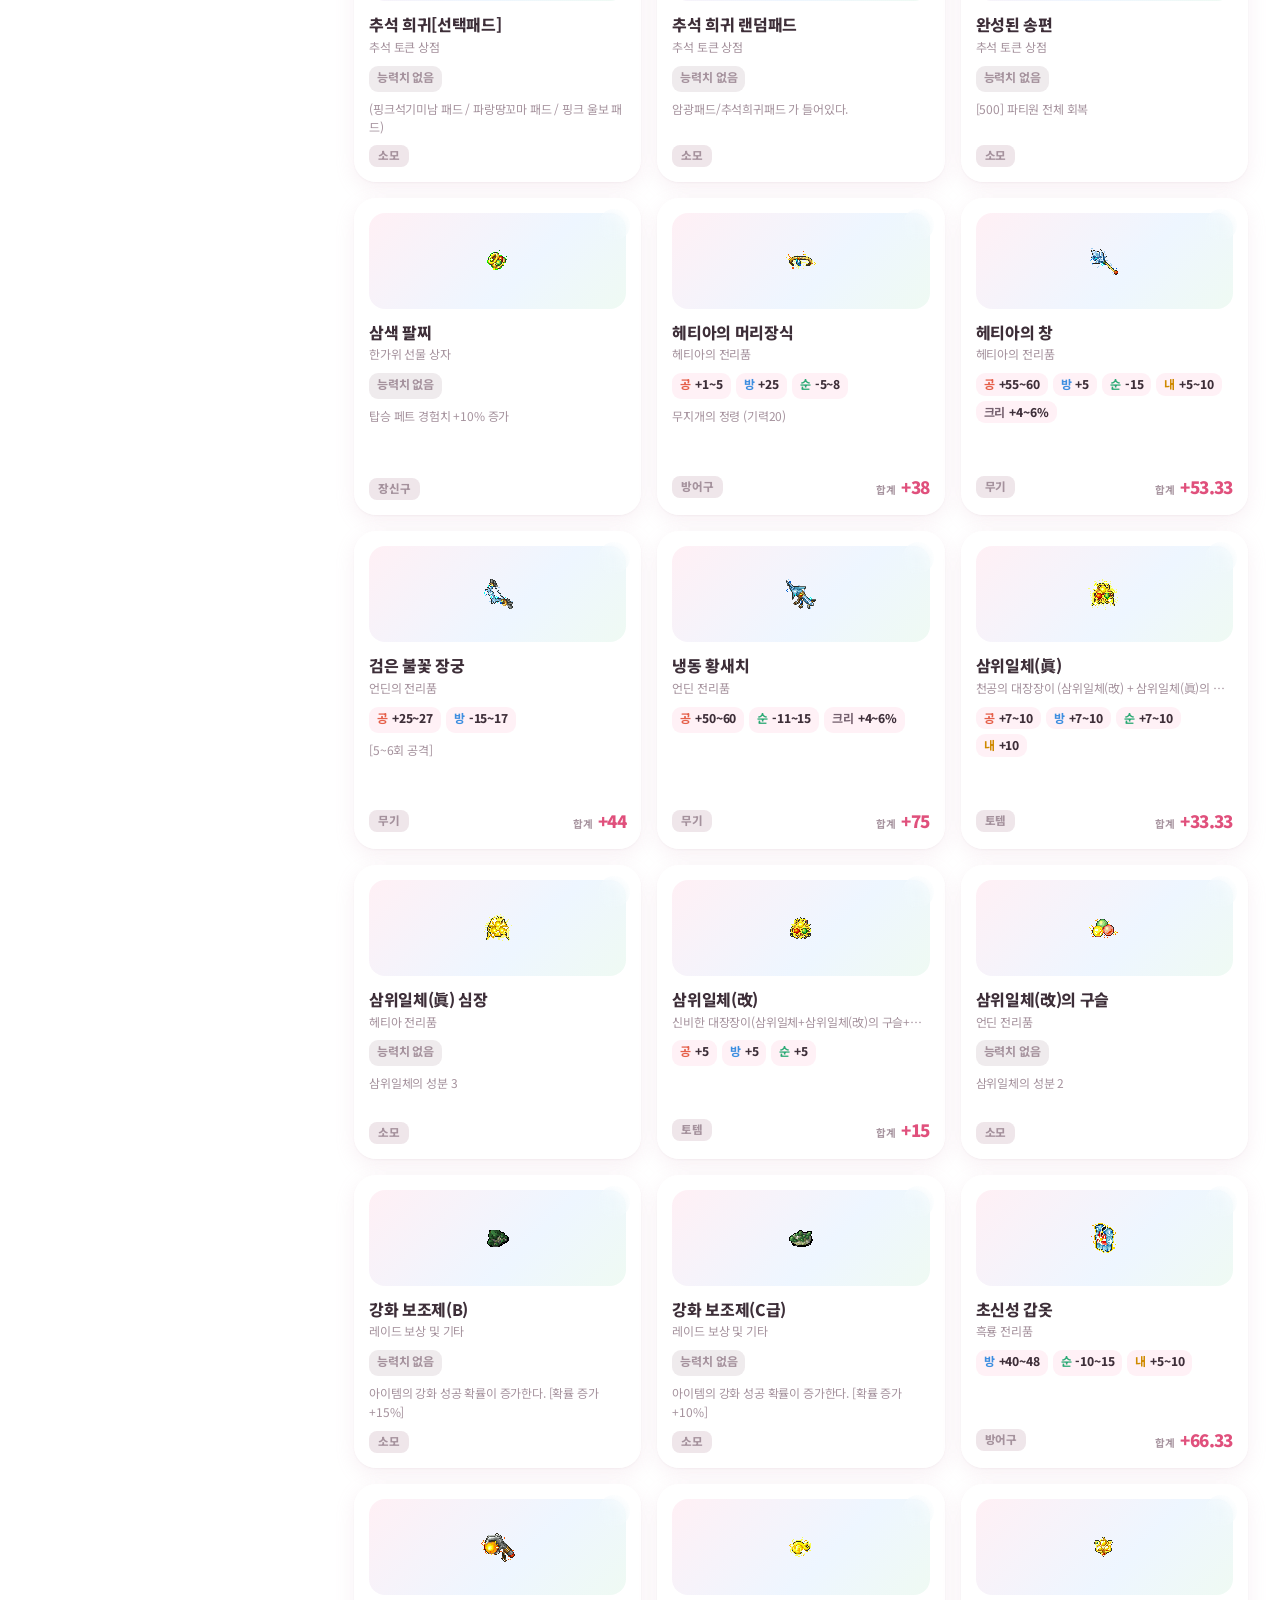
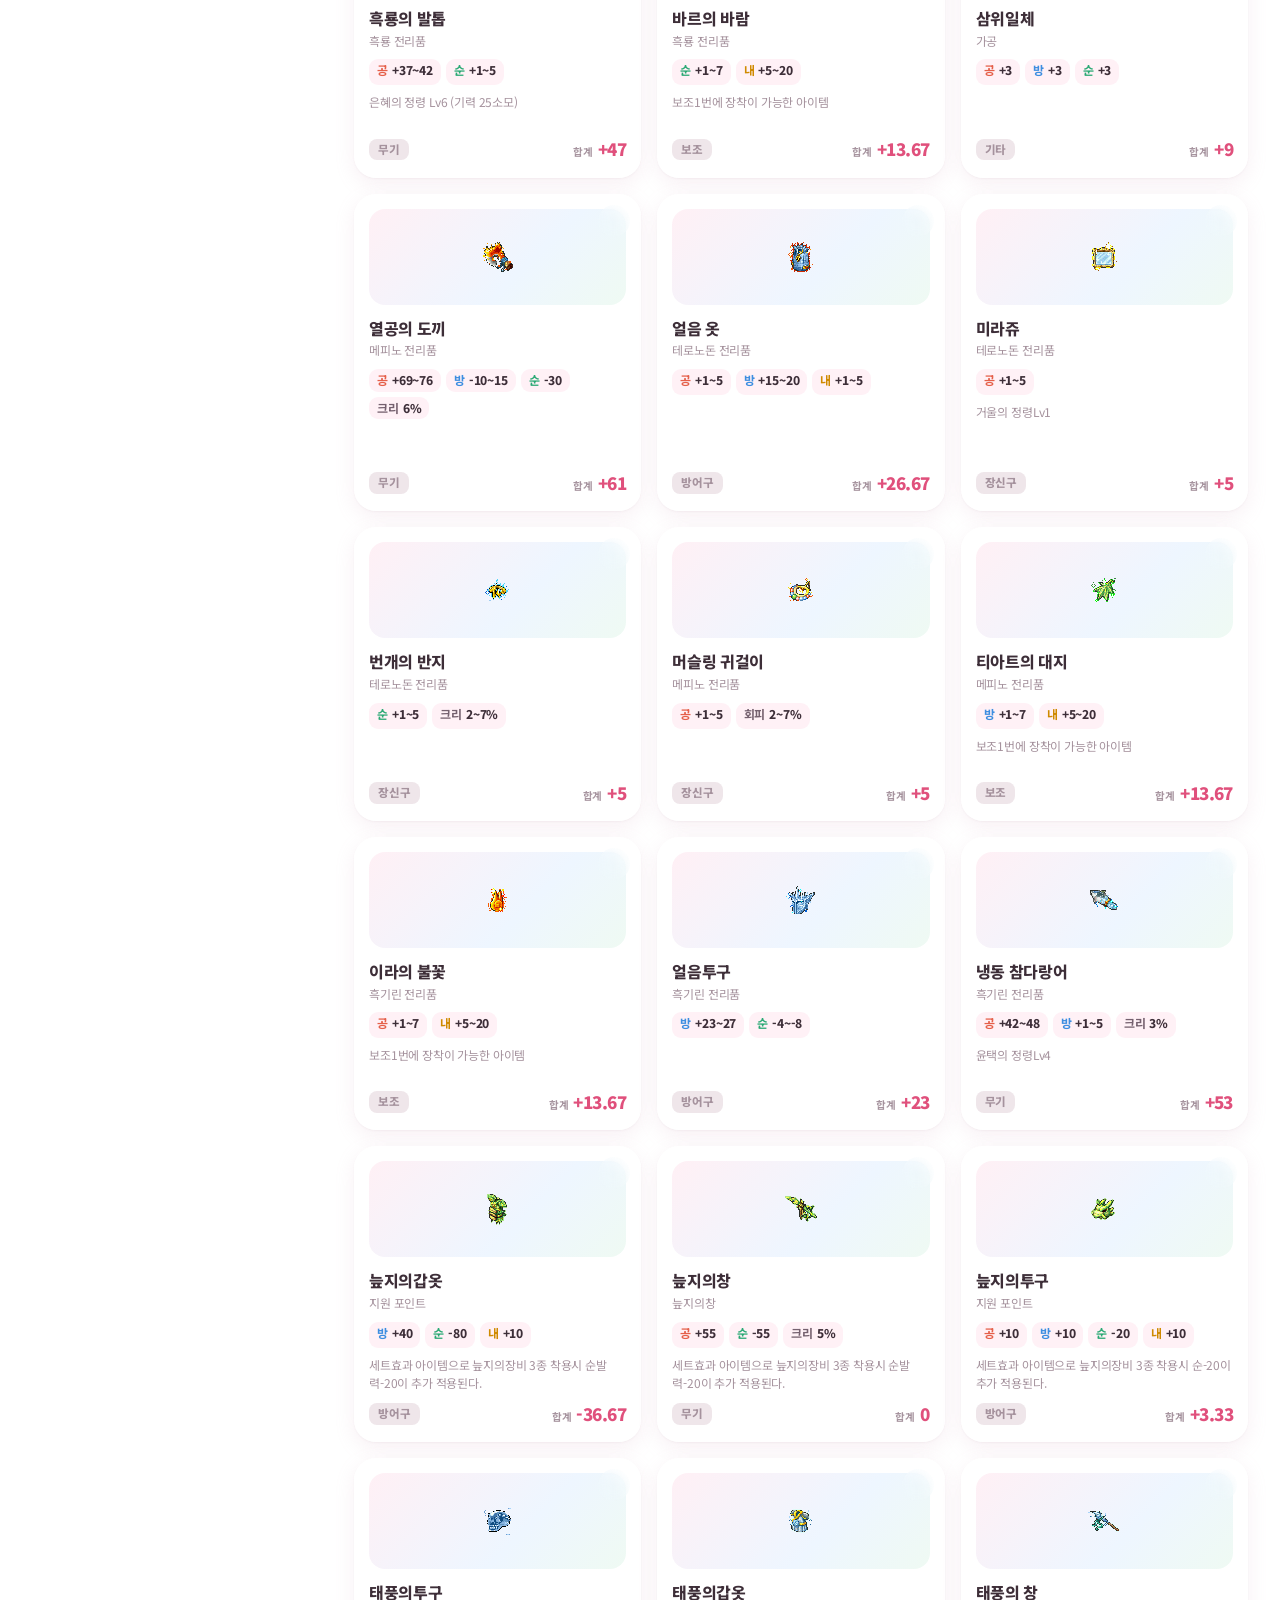
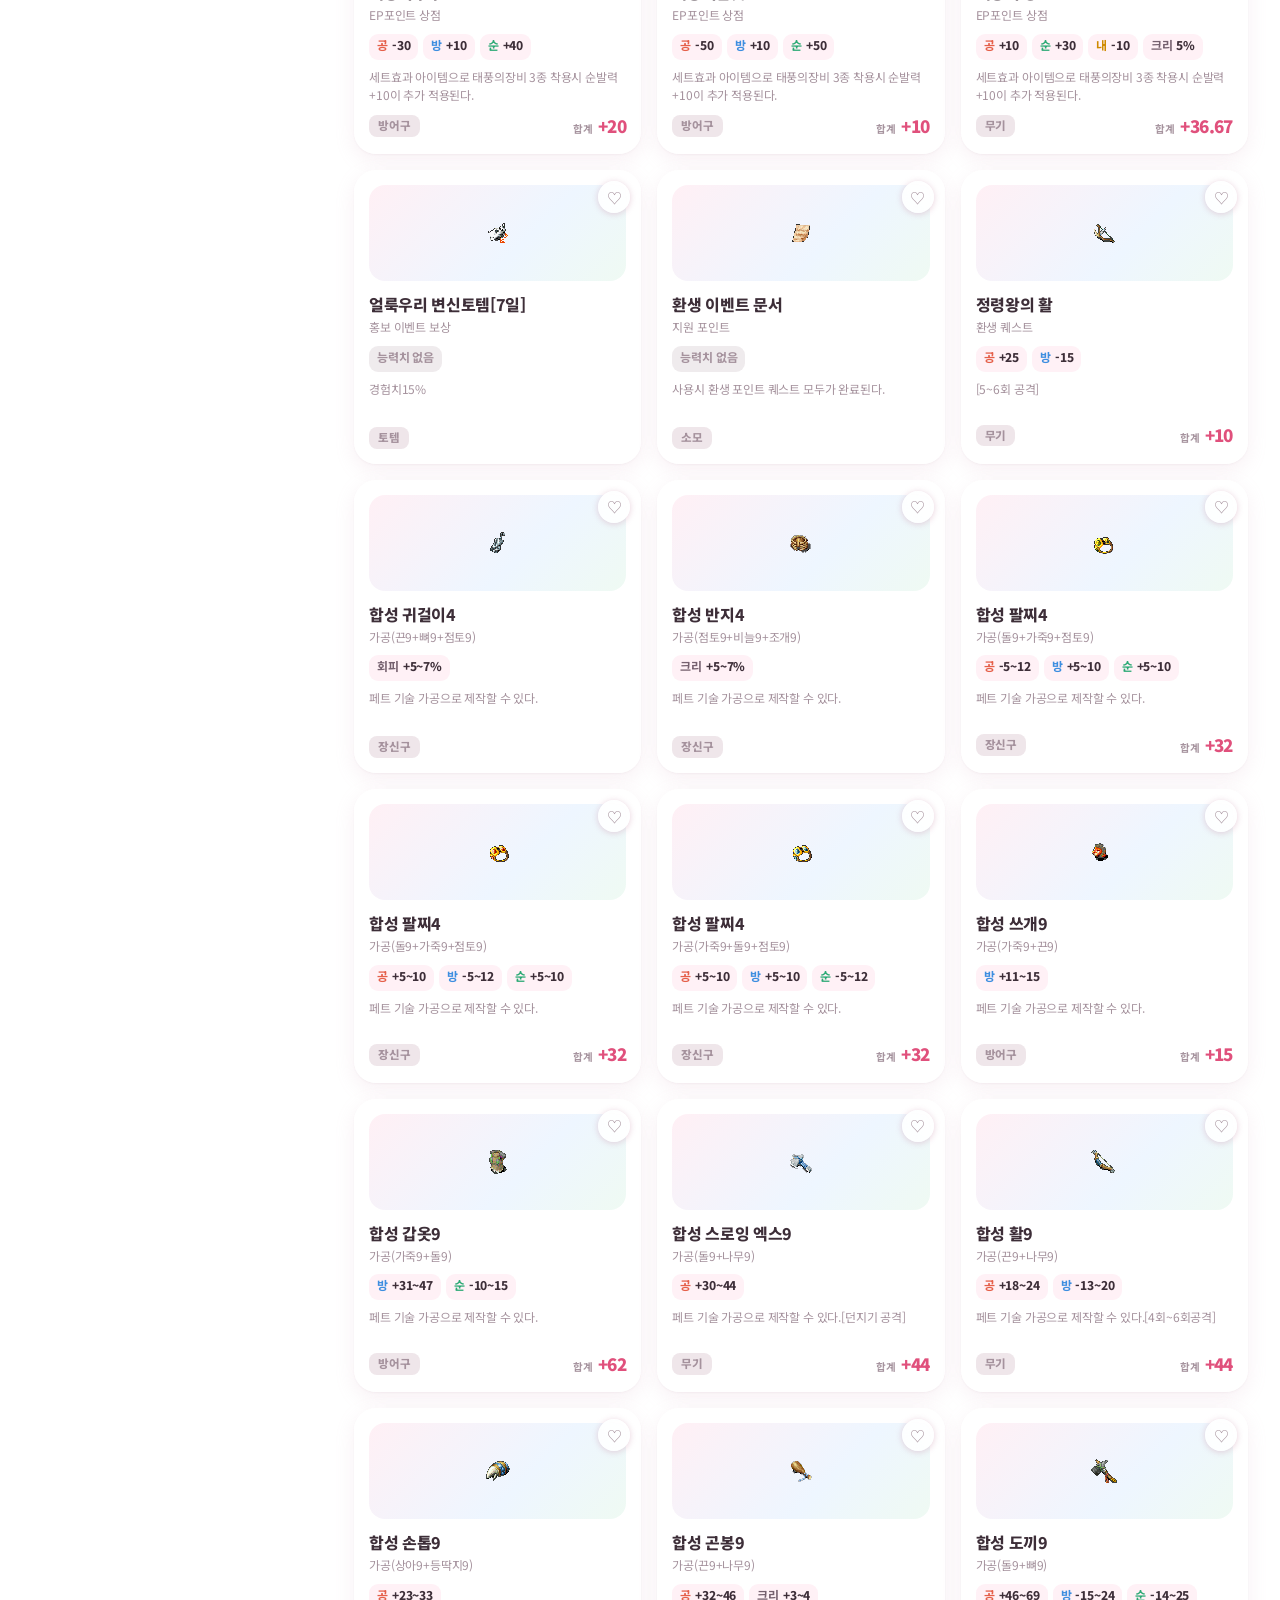
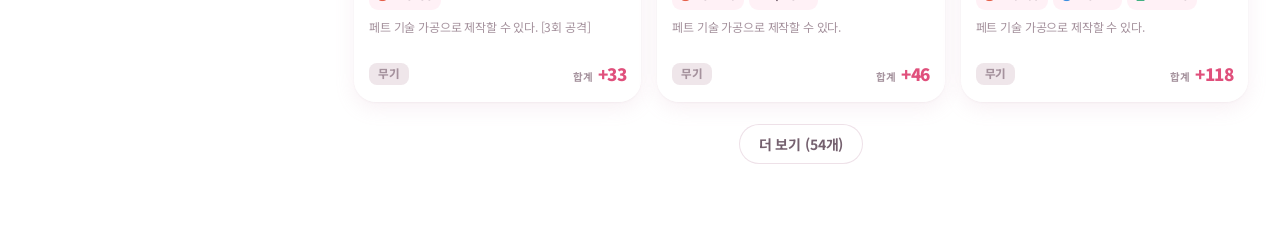
==== commit d73fada5: "아이템 도감 정렬에 합능 높은순 추가" ====
--- a/items.html
+++ b/items.html
@@ -29,6 +29,7 @@
       <div class="f-title">정렬 <small>수치가 큰 순서</small></div>
       <select id="sortSel" class="f-input" aria-label="정렬">
         <option value="default">기본정렬 (최신순)</option>
+        <option value="total">합능 높은순 (공+방+순+내÷3)</option>
         <option value="atk">공격 높은순</option>
         <option value="def">방어 높은순</option>
         <option value="agi">순발 높은순</option>
--- a/items.css
+++ b/items.css
@@ -10,3 +10,8 @@
 .m-grid.five{grid-template-columns:repeat(5,1fr)}
 .m-grid.five .m-box b{font-size:16px}
 @media (max-width:640px){ .m-grid.five{grid-template-columns:repeat(3,1fr)} }
+.ic-total{display:inline-flex;align-items:baseline;gap:5px}
+.ic-total i{font-style:normal;font-size:10.5px;font-weight:700;color:var(--ink3)}
+.ic-total b{font-size:17px;font-weight:900;letter-spacing:-.03em;font-variant-numeric:tabular-nums}
+.tpos{color:#1c7a55} .tneg{color:#c4455a} .tzero{color:var(--ink3)}
+.m-total .tv{font-weight:900;font-size:19px;font-variant-numeric:tabular-nums}
